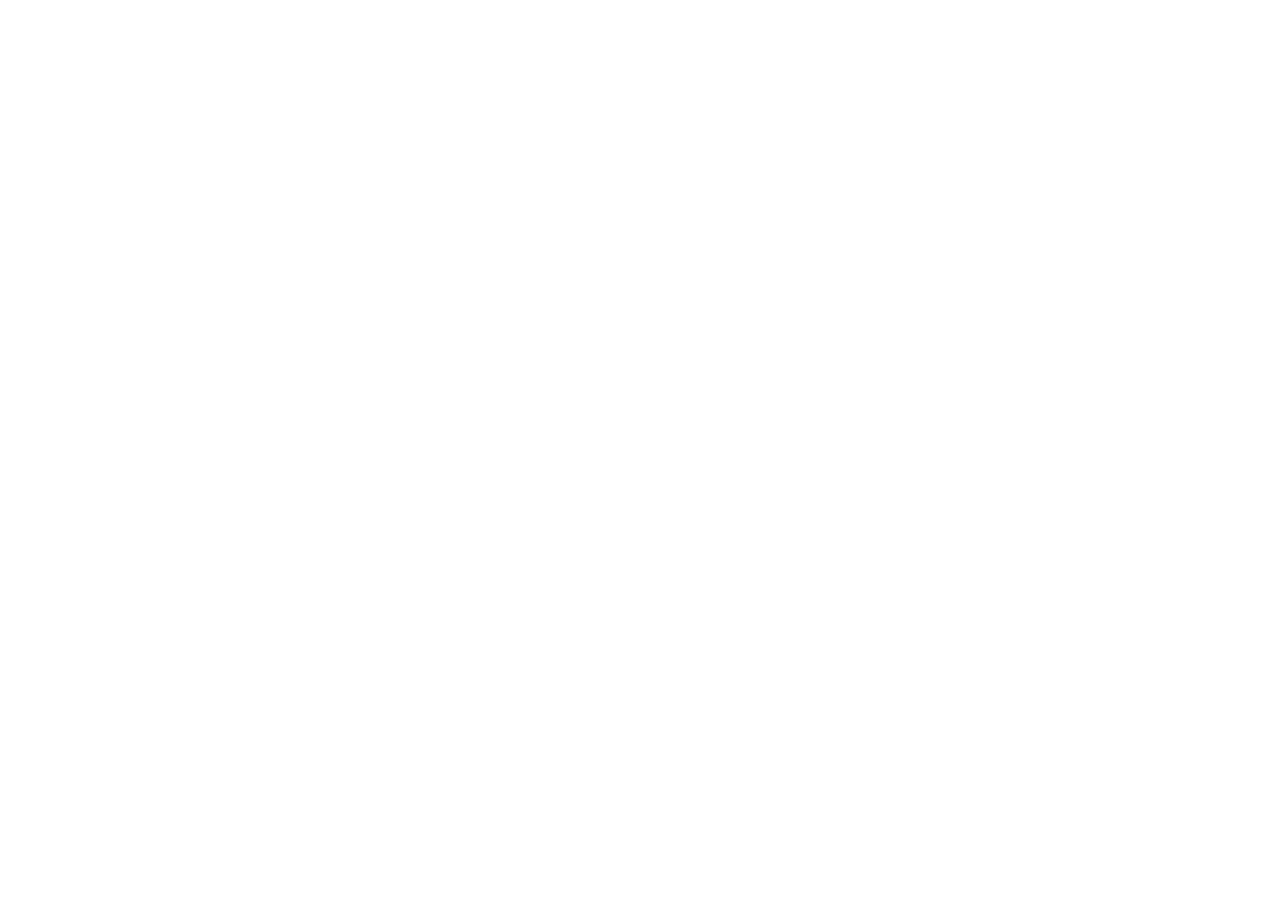
==== index.html @ bebb3382 "sss" ====
<!DOCTYPE html>
<html lang="en">
<head>
    <meta charset="UTF-8">
    <meta http-equiv="X-UA-Compatible" content="IE=edge">
    <meta name="viewport" content="width=device-width, initial-scale=1.0">
    <title>Document</title>
</head>
<body>
    
</body>
</html>
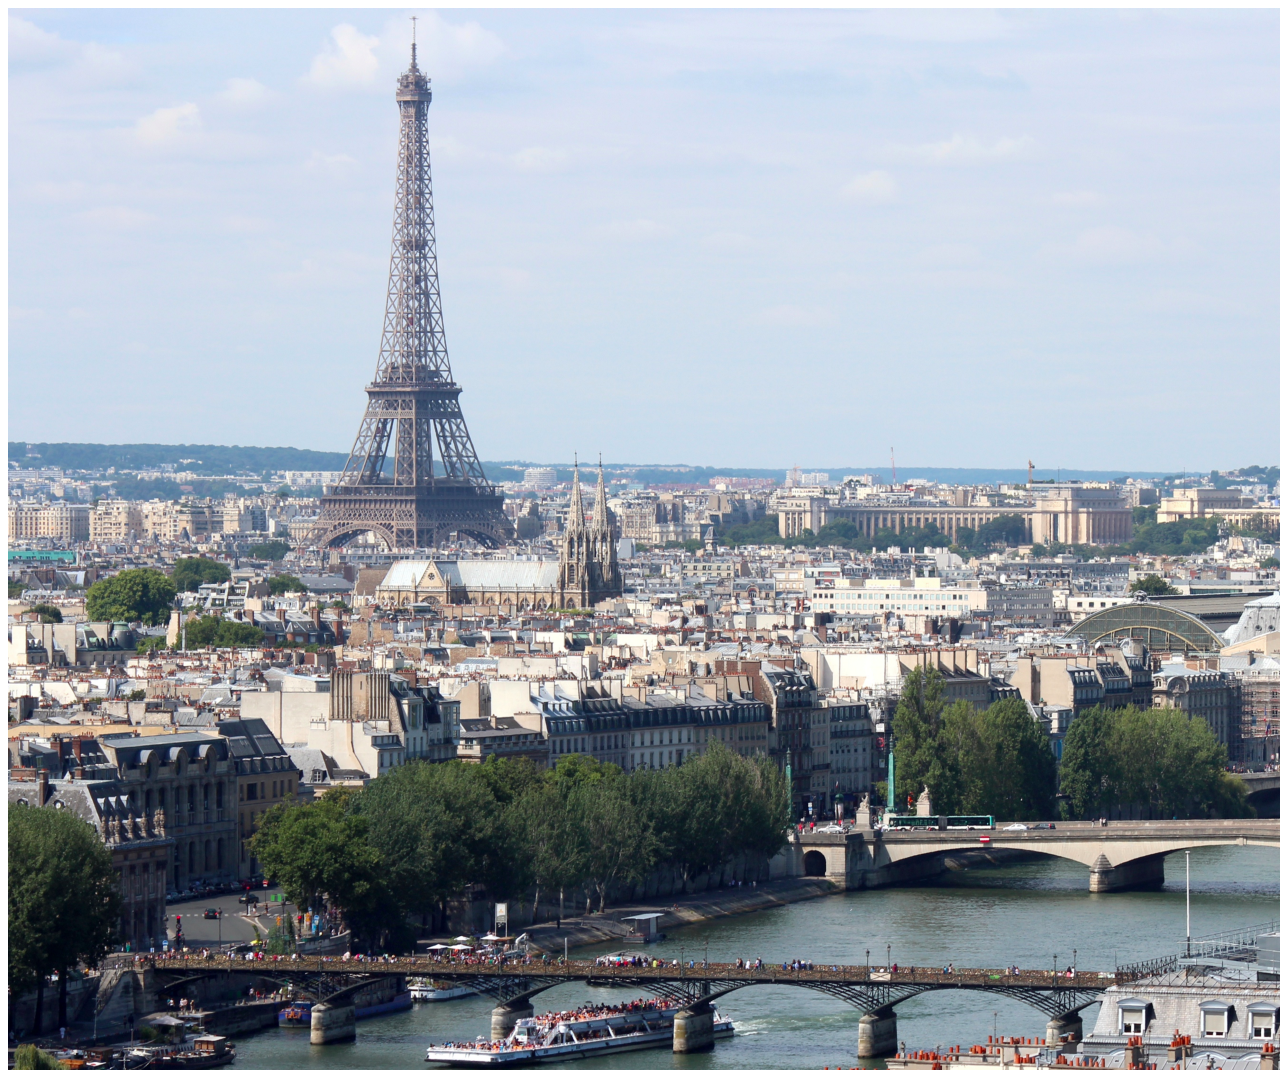
==== commit 8261e3f3: "ыыы" ====
--- a/index.html
+++ b/index.html
@@ -7,6 +7,8 @@
     <title>Document</title>
 </head>
 <body>
-    
+    <div class="hello"></div>
+    <div class="lox"></div>
+    <img src="img/16.png" alt="">
 </body>
 </html>